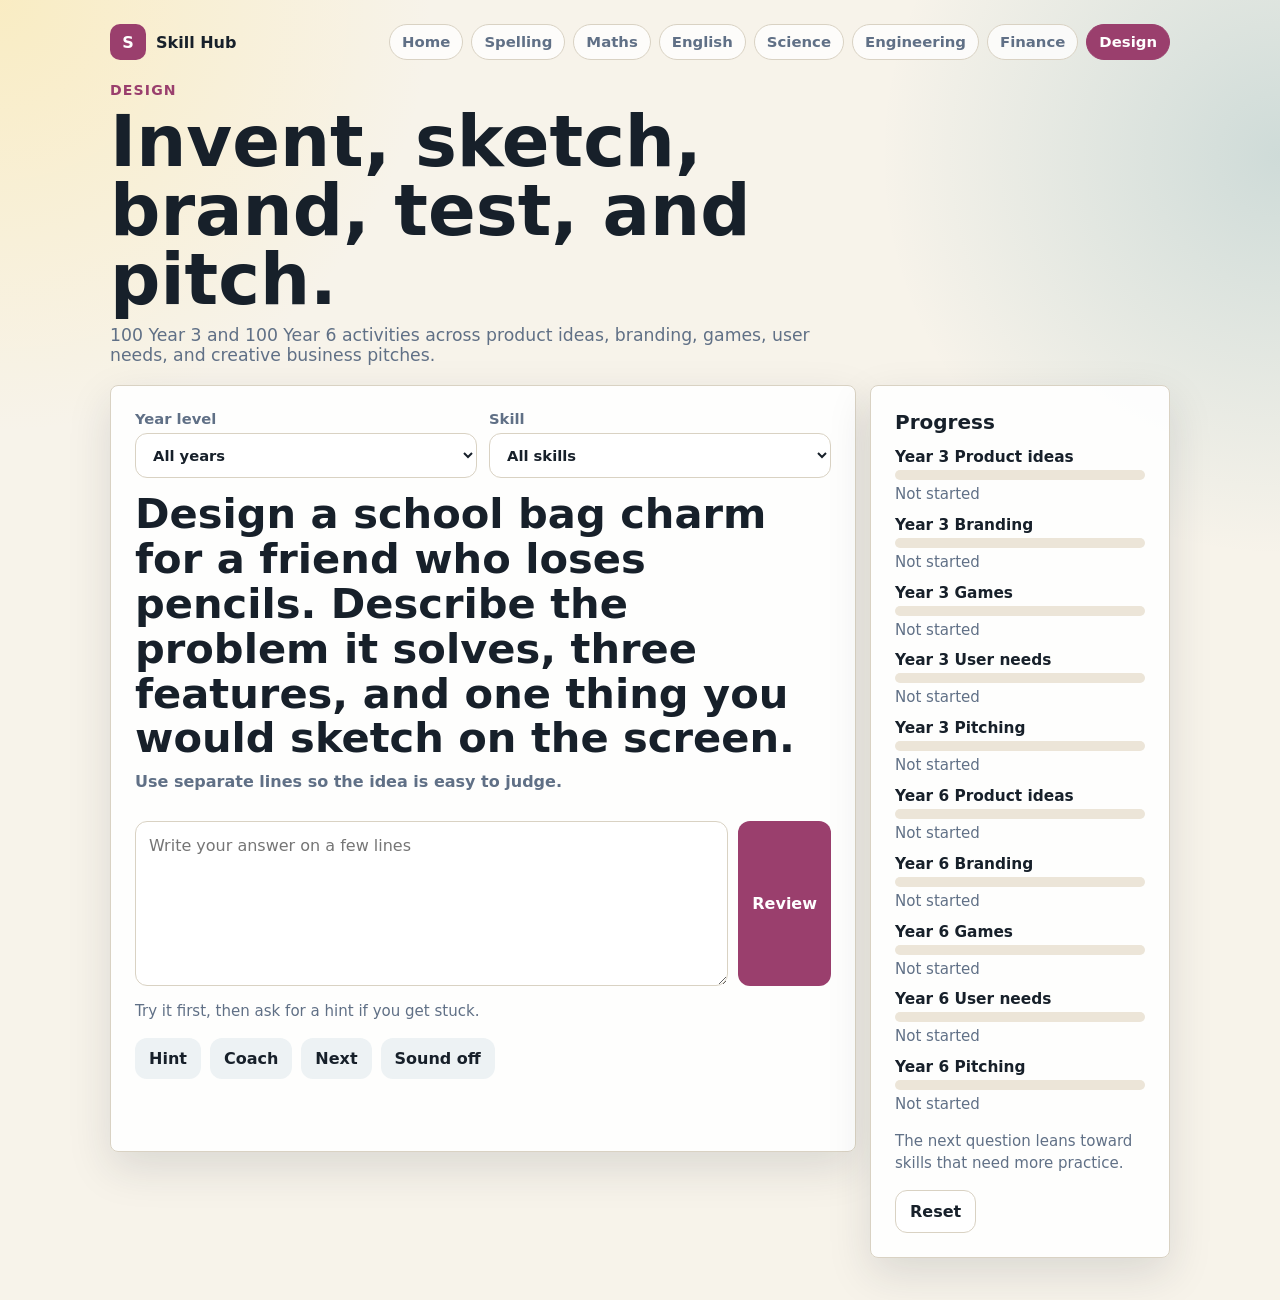
==== design.html @ 5db769f5 "Add design practice subject" ====
<!doctype html>
<html lang="en">
<head>
  <meta charset="utf-8" />
  <meta name="viewport" content="width=device-width, initial-scale=1" />
  <title>Design Practice</title>
  <link rel="stylesheet" href="curriculum.css" />
</head>
<body data-subject="design">
  <div id="celebrationContainer" class="celebration-container"></div>
  <main class="shell">
    <header class="topbar">
      <a class="brand" href="index.html">
        <span class="brand-mark">S</span>
        <span>Skill Hub</span>
      </a>
      <nav class="nav" aria-label="Subjects">
        <a href="index.html">Home</a>
        <a href="spelling.html">Spelling</a>
        <a href="maths.html">Maths</a>
        <a href="english.html">English</a>
        <a href="science.html">Science</a>
        <a href="engineering.html">Engineering</a>
        <a href="finance.html">Finance</a>
        <a class="active" href="design.html">Design</a>
      </nav>
    </header>

    <section class="hero">
      <p class="eyebrow">Design</p>
      <h1>Invent, sketch, brand, test, and pitch.</h1>
      <p class="subhead">100 Year 3 and 100 Year 6 activities across product ideas, branding, games, user needs, and creative business pitches.</p>
    </section>

    <section class="layout">
      <article class="practice-card">
        <div class="controls">
          <label>
            Year level
            <select id="stageSelect">
              <option value="all">All years</option>
              <option value="3">Year 3</option>
              <option value="6">Year 6</option>
            </select>
          </label>
          <label>
            Skill
            <select id="skillSelect"></select>
          </label>
        </div>

        <div id="question" class="question"></div>
        <div id="choices" class="choices"></div>

        <form id="answerForm" class="answer-form" autocomplete="off">
          <input id="answerInput" type="text" autocomplete="off" placeholder="Type your answer" />
          <button class="primary" type="submit">Check</button>
        </form>

        <p id="hint" class="note"></p>
        <div class="button-row">
          <button id="hintBtn" type="button">Hint</button>
          <button id="coachBtn" type="button">Coach</button>
          <button id="nextBtn" type="button">Next</button>
          <button id="soundToggle" type="button">Sound off</button>
        </div>
        <div id="feedback" class="feedback" role="status"></div>
        <div id="coachBox" class="coach-box" hidden></div>
      </article>

      <aside class="panel">
        <h2>Progress</h2>
        <div id="progressList" class="progress-list"></div>
        <p class="note">The next question leans toward skills that need more practice.</p>
        <button id="resetProgressBtn" class="ghost" type="button">Reset</button>
      </aside>
    </section>
  </main>
  <script src="curriculum.js?v=20260616-design"></script>
</body>
</html>
---- curriculum.css ----
:root {
  color-scheme: light;
  --bg: #f7f3ea;
  --paper: #fffdf8;
  --panel: #ffffff;
  --ink: #17202a;
  --muted: #607086;
  --line: #d9d2c3;
  --accent: #176f87;
  --accent-dark: #0f5264;
  --maths: #176f87;
  --english: #8a4f17;
  --science: #2e7351;
  --engineering: #6f4d13;
  --finance: #5b6f1b;
  --design: #9a3f6d;
  --spelling: #7357a8;
  --good: #0d7a4f;
  --bad: #b13d2b;
  --warn: #8b6508;
  --shadow: 0 16px 44px rgba(32, 42, 55, 0.13);
}

* {
  box-sizing: border-box;
}

body {
  margin: 0;
  min-height: 100vh;
  font-family: system-ui, -apple-system, BlinkMacSystemFont, "Segoe UI", sans-serif;
  background:
    radial-gradient(circle at 0 0, rgba(255, 222, 113, 0.32), transparent 27rem),
    radial-gradient(circle at 100% 12%, rgba(23, 111, 135, 0.18), transparent 25rem),
    var(--bg);
  color: var(--ink);
}

button,
input,
select {
  font: inherit;
}

button {
  cursor: pointer;
  border: 0;
  border-radius: 12px;
  padding: 11px 14px;
  background: #edf2f4;
  color: var(--ink);
  font-weight: 800;
}

button:hover:not(:disabled) {
  transform: translateY(-1px);
}

button:disabled {
  cursor: not-allowed;
  opacity: 0.55;
}

button.primary {
  background: var(--accent);
  color: #fff;
}

button.ghost {
  background: #fff;
  border: 1px solid var(--line);
}

input,
select {
  width: 100%;
  border: 1px solid var(--line);
  border-radius: 12px;
  padding: 12px 13px;
  background: #fff;
  color: var(--ink);
}

a {
  color: inherit;
}

.shell {
  width: min(1060px, calc(100vw - 28px));
  margin: 0 auto;
  padding: 24px 0 42px;
}

.topbar {
  display: flex;
  align-items: center;
  justify-content: space-between;
  gap: 14px;
  margin-bottom: 22px;
}

.brand {
  display: inline-flex;
  align-items: center;
  gap: 10px;
  font-weight: 900;
  text-decoration: none;
}

.brand-mark {
  display: grid;
  width: 36px;
  height: 36px;
  place-items: center;
  border-radius: 10px;
  background: var(--accent);
  color: #fff;
}

.nav {
  display: flex;
  flex-wrap: wrap;
  gap: 8px;
  justify-content: flex-end;
}

.nav a {
  border: 1px solid var(--line);
  border-radius: 999px;
  padding: 8px 12px;
  background: rgba(255, 255, 255, 0.78);
  color: var(--muted);
  font-size: 0.93rem;
  font-weight: 800;
  text-decoration: none;
}

.nav a.active {
  background: var(--accent);
  border-color: var(--accent);
  color: #fff;
}

.hero {
  display: grid;
  gap: 10px;
  margin-bottom: 20px;
}

.eyebrow {
  margin: 0;
  color: var(--accent);
  font-size: 0.88rem;
  font-weight: 900;
  letter-spacing: 0.08em;
  text-transform: uppercase;
}

h1 {
  margin: 0;
  max-width: 780px;
  font-size: clamp(2.1rem, 6vw, 4.4rem);
  line-height: 0.98;
}

h2 {
  margin: 0 0 14px;
  font-size: 1.25rem;
}

.subhead {
  margin: 0;
  max-width: 720px;
  color: var(--muted);
  font-size: 1.08rem;
}

.subject-grid {
  display: grid;
  grid-template-columns: repeat(2, minmax(0, 1fr));
  gap: 14px;
}

.subject-card,
.panel,
.practice-card {
  border: 1px solid var(--line);
  border-radius: 8px;
  background: rgba(255, 255, 255, 0.92);
  box-shadow: var(--shadow);
}

.subject-card {
  display: grid;
  min-height: 192px;
  padding: 18px;
  text-decoration: none;
}

.subject-card strong {
  display: block;
  font-size: 1.6rem;
}

.subject-card span {
  color: var(--muted);
  line-height: 1.45;
}

.subject-card .chip {
  align-self: end;
  justify-self: start;
  border-radius: 999px;
  padding: 7px 11px;
  background: #edf2f4;
  color: var(--ink);
  font-size: 0.88rem;
  font-weight: 900;
}

.subject-card.maths {
  border-top: 5px solid var(--maths);
}

.subject-card.english {
  border-top: 5px solid var(--english);
}

.subject-card.science {
  border-top: 5px solid var(--science);
}

.subject-card.engineering {
  border-top: 5px solid var(--engineering);
}

.subject-card.finance {
  border-top: 5px solid var(--finance);
}

.subject-card.design {
  border-top: 5px solid var(--design);
}

.subject-card.spelling {
  border-top: 5px solid var(--spelling);
}

.layout {
  display: grid;
  grid-template-columns: minmax(0, 1fr) 300px;
  gap: 14px;
  align-items: start;
}

.practice-card,
.panel {
  padding: clamp(16px, 3vw, 24px);
}

.controls {
  display: grid;
  grid-template-columns: repeat(2, minmax(0, 1fr));
  gap: 12px;
  margin-bottom: 14px;
}

.controls label {
  display: grid;
  gap: 6px;
  color: var(--muted);
  font-size: 0.92rem;
  font-weight: 800;
}

.skill-row {
  display: flex;
  flex-wrap: wrap;
  gap: 8px;
  margin-bottom: 14px;
}

.skill-pill {
  border: 1px solid var(--line);
  border-radius: 999px;
  padding: 6px 10px;
  background: #fff;
  color: var(--muted);
  font-size: 0.86rem;
  font-weight: 900;
}

.question {
  margin: 8px 0 14px;
  min-height: 92px;
  display: grid;
  align-content: center;
  gap: 10px;
  font-size: clamp(1.5rem, 4vw, 2.6rem);
  font-weight: 900;
  line-height: 1.08;
}

.question small {
  display: block;
  color: var(--muted);
  font-size: 1rem;
  font-weight: 750;
  line-height: 1.35;
}

.choices {
  display: grid;
  gap: 9px;
  margin-bottom: 14px;
}

.choice {
  width: 100%;
  border: 1px solid var(--line);
  background: #fff;
  text-align: left;
}

.answer-form {
  display: grid;
  grid-template-columns: 1fr auto;
  gap: 10px;
  margin-bottom: 12px;
}

textarea {
  width: 100%;
  min-height: 150px;
  resize: vertical;
  border: 1px solid var(--line);
  border-radius: 12px;
  padding: 12px 13px;
  background: #fff;
  color: var(--ink);
  font: inherit;
  line-height: 1.45;
}

.work-area {
  display: grid;
  gap: 12px;
  margin-bottom: 14px;
}

.fraction-grid {
  display: grid;
  gap: 4px;
  width: min(100%, 520px);
  padding: 8px;
  border: 2px solid var(--accent);
  border-radius: 8px;
  background: #fff;
}

.grid-cell {
  aspect-ratio: 1;
  min-height: 34px;
  border: 1px solid var(--line);
  border-radius: 4px;
  padding: 0;
  background: #fffdf8;
}

.grid-cell.selected {
  background: var(--accent);
  box-shadow: inset 0 0 0 2px rgba(255, 255, 255, 0.75);
}

.grid-actions {
  display: flex;
  flex-wrap: wrap;
  gap: 9px;
}

.feedback ul {
  margin: 8px 0;
  padding-left: 1.2rem;
  color: var(--ink);
  font-weight: 700;
}

.button-row {
  display: flex;
  flex-wrap: wrap;
  gap: 9px;
}

.feedback {
  min-height: 34px;
  margin-top: 14px;
  font-size: 1.08rem;
  font-weight: 900;
}

.feedback.good {
  color: var(--good);
}

.feedback.bad {
  color: var(--bad);
}

.feedback.warn {
  color: var(--warn);
}

.progress-list {
  display: grid;
  gap: 10px;
}

.progress-item {
  display: grid;
  gap: 4px;
}

.progress-item strong {
  font-size: 0.96rem;
}

.meter {
  overflow: hidden;
  height: 10px;
  border-radius: 999px;
  background: #ece5d8;
}

.meter span {
  display: block;
  height: 100%;
  width: 0;
  border-radius: inherit;
  background: var(--accent);
}

.note {
  color: var(--muted);
  font-size: 0.94rem;
  line-height: 1.45;
}

.coach-box {
  margin-top: 12px;
  border-left: 4px solid var(--accent);
  padding: 10px 12px;
  background: #f5fafb;
  color: var(--ink);
  font-weight: 750;
}

.celebration-container {
  position: fixed;
  inset: 0;
  pointer-events: none;
  overflow: hidden;
  z-index: 50;
}

.confetti {
  position: absolute;
  width: 10px;
  height: 10px;
  background: #4caf50;
  animation: confetti-fall 2.5s ease-in forwards;
}

.confetti.type-0 {
  background: #ff6b6b;
}

.confetti.type-1 {
  background: #4ecdc4;
}

.confetti.type-2 {
  background: #ffe66d;
}

.confetti.type-3 {
  background: #95e1d3;
}

.confetti.type-4 {
  background: #f38181;
}

.confetti.type-5 {
  background: #aa96da;
}

.celebration-emoji {
  position: absolute;
  font-size: 3rem;
  animation: emoji-rise 1.5s ease-out forwards;
}

@keyframes confetti-fall {
  to {
    transform: translateY(100vh) rotate(720deg);
    opacity: 0;
  }
}

@keyframes emoji-rise {
  0% {
    opacity: 1;
    transform: translateY(0) scale(1);
  }

  50% {
    transform: translateY(-60px) scale(1.2);
  }

  100% {
    opacity: 0;
    transform: translateY(-120px) scale(0.8);
  }
}

body[data-subject="maths"] {
  --accent: var(--maths);
  --accent-dark: #0f5264;
}

body[data-subject="english"] {
  --accent: var(--english);
  --accent-dark: #61350d;
}

body[data-subject="science"] {
  --accent: var(--science);
  --accent-dark: #1f563b;
}

body[data-subject="engineering"] {
  --accent: var(--engineering);
  --accent-dark: #52380c;
}

body[data-subject="finance"] {
  --accent: var(--finance);
  --accent-dark: #3d4c10;
}

body[data-subject="design"] {
  --accent: var(--design);
  --accent-dark: #6d294b;
}

@media (max-width: 800px) {
  .topbar,
  .layout {
    grid-template-columns: 1fr;
  }

  .topbar {
    align-items: flex-start;
    flex-direction: column;
  }

  .nav {
    justify-content: flex-start;
  }

  .subject-grid,
  .controls {
    grid-template-columns: 1fr;
  }

  .answer-form {
    grid-template-columns: 1fr;
  }
}
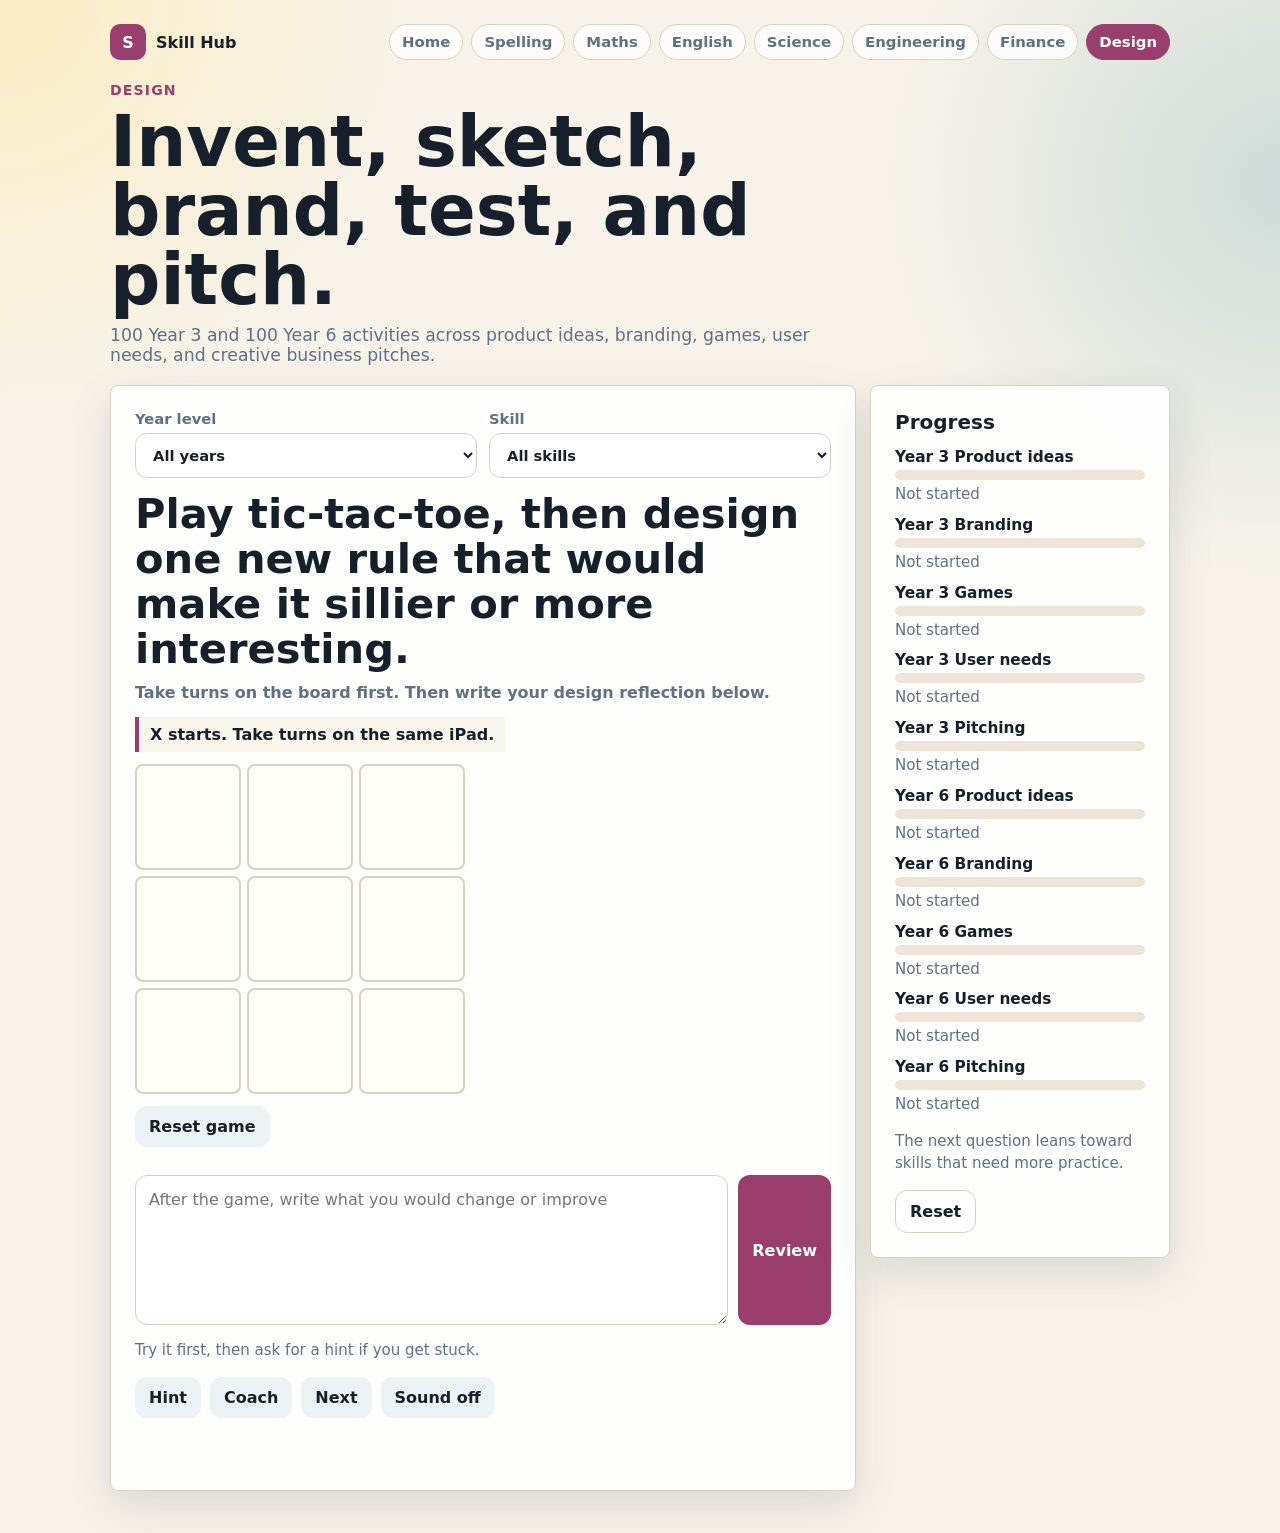
==== commit 78462f7b: "Add interactive design game prompts" ====
--- a/design.html
+++ b/design.html
@@ -76,6 +76,6 @@
       </aside>
     </section>
   </main>
-  <script src="curriculum.js?v=20260616-design"></script>
+  <script src="curriculum.js?v=20260616-games"></script>
 </body>
 </html>
--- a/curriculum.css
+++ b/curriculum.css
@@ -385,6 +385,49 @@
   font-weight: 700;
 }
 
+.game-panel {
+  display: grid;
+  gap: 12px;
+  justify-items: start;
+  margin-bottom: 14px;
+}
+
+.game-status {
+  border-left: 4px solid var(--accent);
+  padding: 8px 11px;
+  background: #f8f5ec;
+  color: var(--ink);
+  font-weight: 900;
+}
+
+.tic-tac-toe {
+  display: grid;
+  grid-template-columns: repeat(3, minmax(64px, 1fr));
+  gap: 6px;
+  width: min(100%, 330px);
+}
+
+.ttt-cell {
+  display: grid;
+  aspect-ratio: 1;
+  place-items: center;
+  border: 2px solid var(--line);
+  border-radius: 8px;
+  background: #fffdf8;
+  color: var(--ink);
+  font-size: clamp(2rem, 10vw, 4.6rem);
+  font-weight: 950;
+  line-height: 1;
+}
+
+.ttt-cell.x {
+  color: var(--accent);
+}
+
+.ttt-cell.o {
+  color: var(--warn);
+}
+
 .button-row {
   display: flex;
   flex-wrap: wrap;
